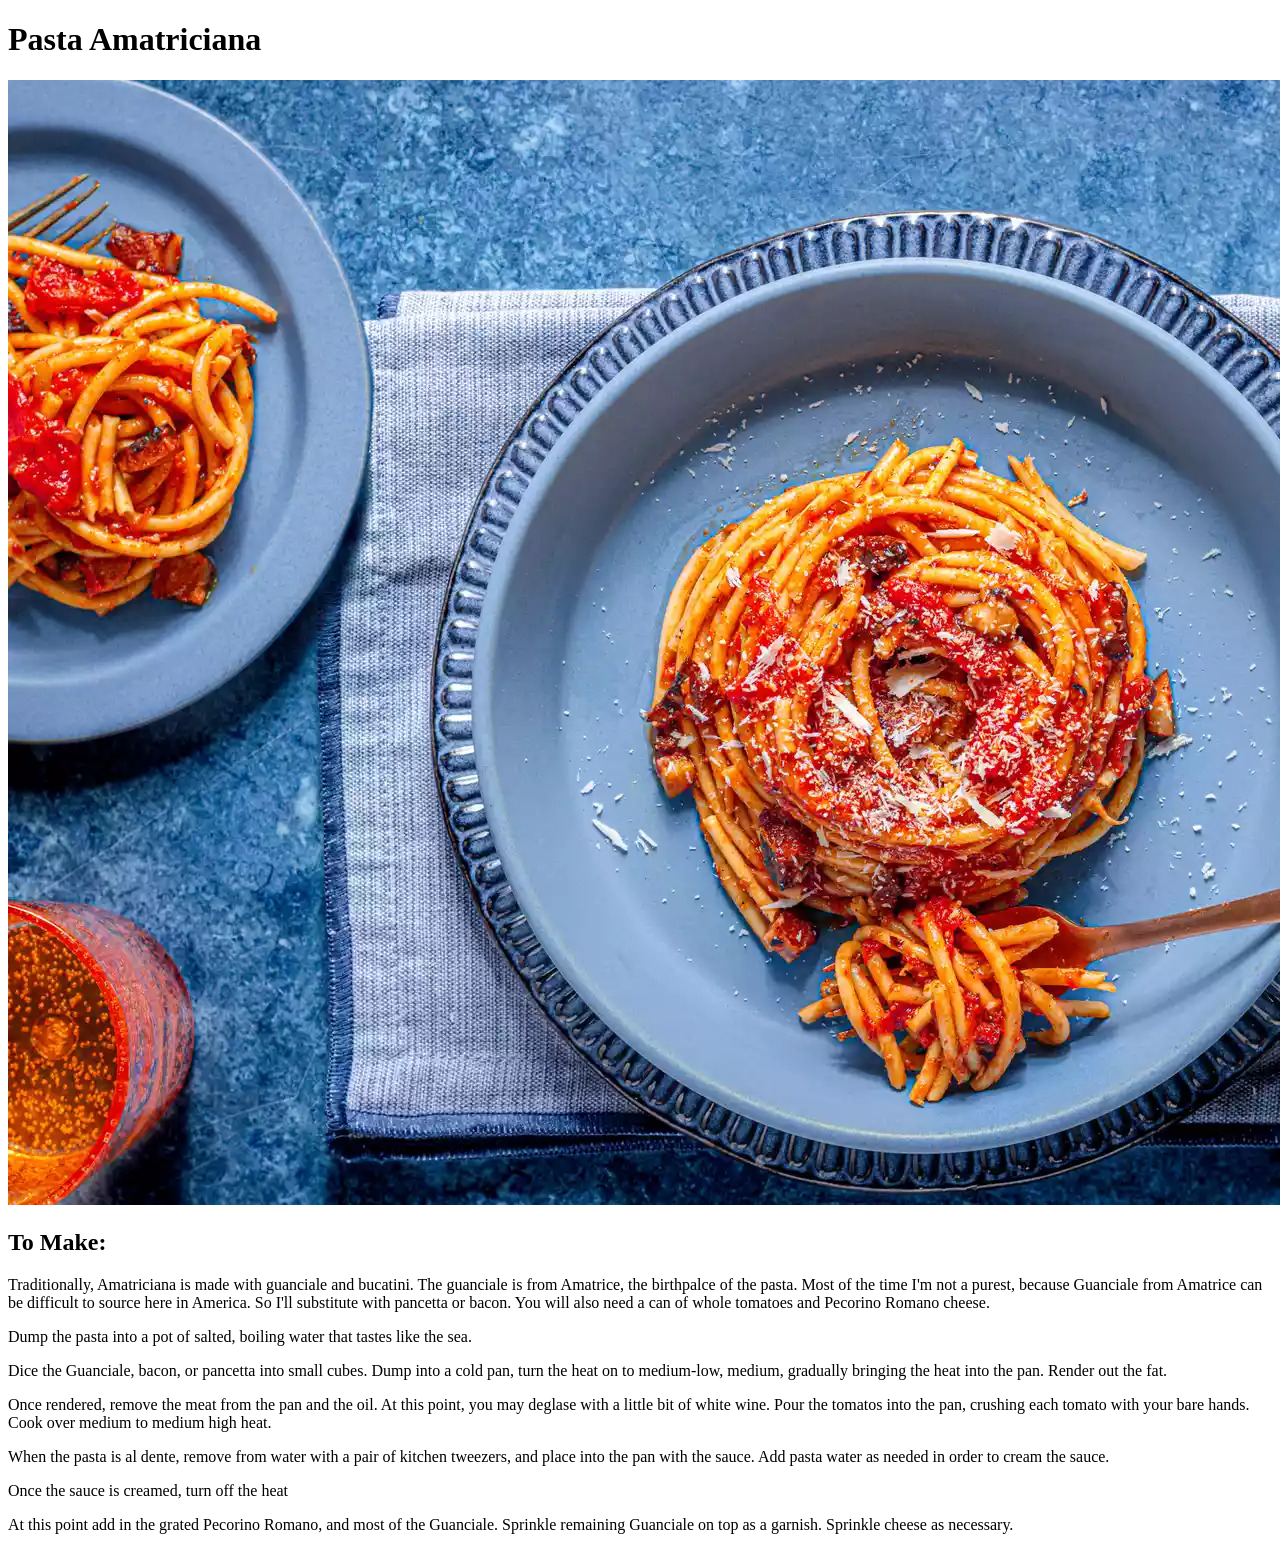
==== pages/amatriciana.html @ f6177d01 "Add images and updated html files" ====
<!DOCTYPE html>
<html lang="en">
<head>
  <meta charset="UTF-8">
  <meta name="viewport" content="width=device-width, initial-scale=1.0">
  <title>Pasta Amatriciana</title>
</head>
<body>
  <div>
    <h1>Pasta Amatriciana</h1>
  </div>

  <div>
    <img src="../images/amatriciana.jpg" alt="Pasta Amatriciana">
  </div>

  <div>
    <h2>To Make:</h2>
  </div>

  <div>
    <p>Traditionally, Amatriciana is made with guanciale and bucatini.  The guanciale is from Amatrice, the birthpalce of the pasta.  Most of the time I'm not a purest, because Guanciale from Amatrice can be difficult to source here in America.  So I'll substitute with pancetta or bacon.  You will also need a can of whole tomatoes and Pecorino Romano cheese.</p>
    <p>Dump the pasta into a pot of salted, boiling water that tastes like the sea.</p>
    <p>Dice the Guanciale, bacon, or pancetta into small cubes.  Dump into a cold pan, turn the heat on to medium-low, medium, gradually bringing the heat into the pan.  Render out the fat.</p>
    <p>Once rendered, remove the meat from the pan and the oil.  At this point, you may deglase with a little bit of white wine.  Pour the tomatos into the pan, crushing each tomato with your bare hands.  Cook over medium to medium high heat.</p>
    <p>When the pasta is al dente, remove from water with a pair of kitchen tweezers, and place into the pan with the sauce.  Add pasta water as needed in order to cream the sauce.</p>
    <p>Once the sauce is creamed, turn off the heat</p>
    <p>At this point add in the grated Pecorino Romano, and most of the Guanciale.  Sprinkle remaining Guanciale on top as a garnish.  Sprinkle cheese as necessary.</p>
  </div>

</body>
</html>
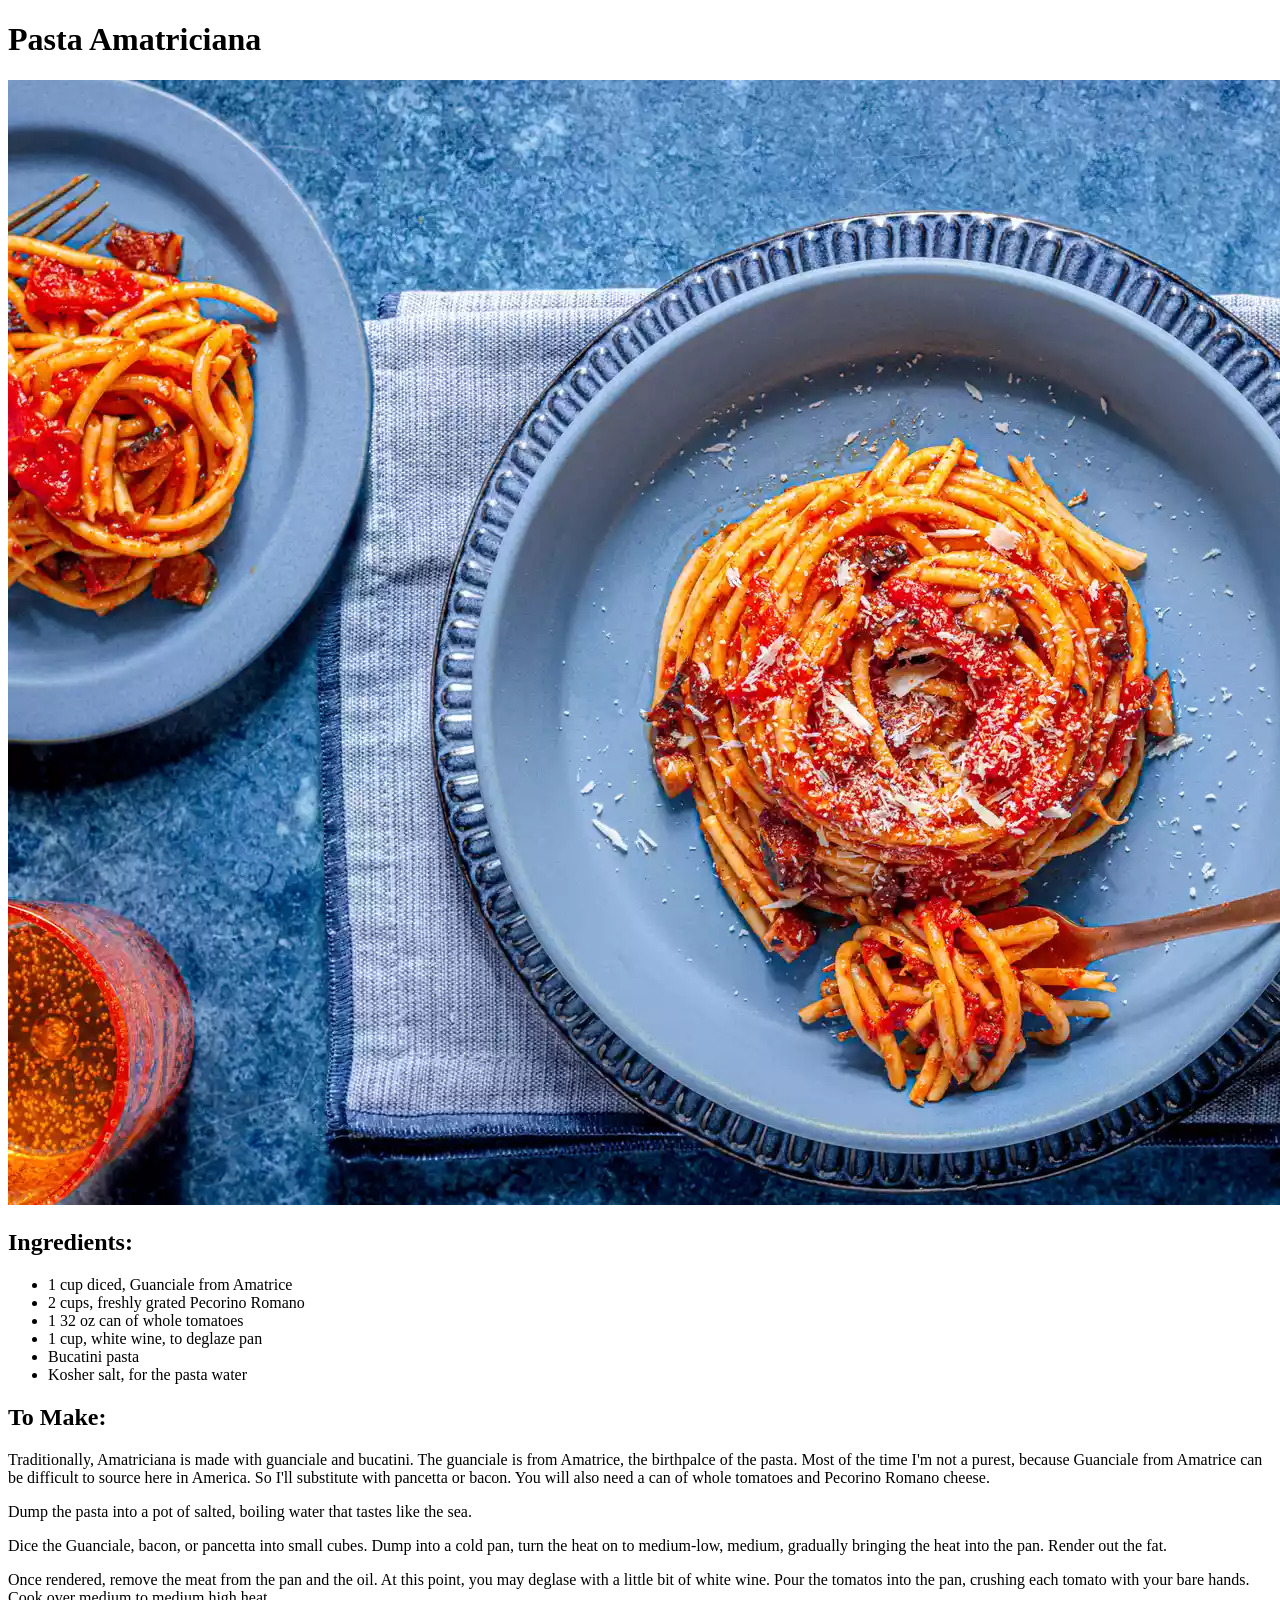
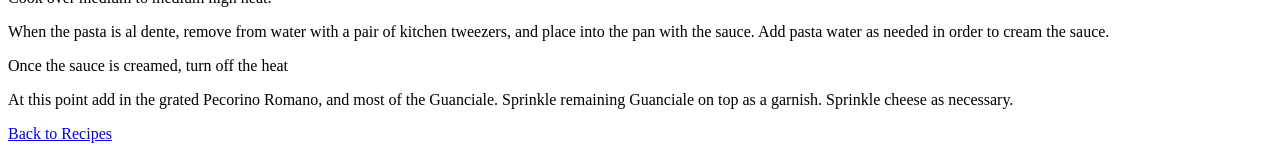
==== commit addd7fb4: "Add ingredient list and back to recipe index links" ====
--- a/pages/amatriciana.html
+++ b/pages/amatriciana.html
@@ -15,6 +15,18 @@
   </div>
 
   <div>
+    <h2>Ingredients:</h2>
+    <ul>
+      <li>1 cup diced, Guanciale from Amatrice</li>
+      <li>2 cups, freshly grated Pecorino Romano</li>
+      <li>1 32 oz can of whole tomatoes</li>
+      <li>1 cup, white wine, to deglaze pan</li>
+      <li>Bucatini pasta</li>
+      <li>Kosher salt, for the pasta water</li>
+    </ul>
+  </div>
+
+  <div>
     <h2>To Make:</h2>
   </div>
 
@@ -28,5 +40,8 @@
     <p>At this point add in the grated Pecorino Romano, and most of the Guanciale.  Sprinkle remaining Guanciale on top as a garnish.  Sprinkle cheese as necessary.</p>
   </div>
 
+  <div>
+    <a href="../index.html">Back to Recipes</a>
+  </div>
 </body>
 </html>
